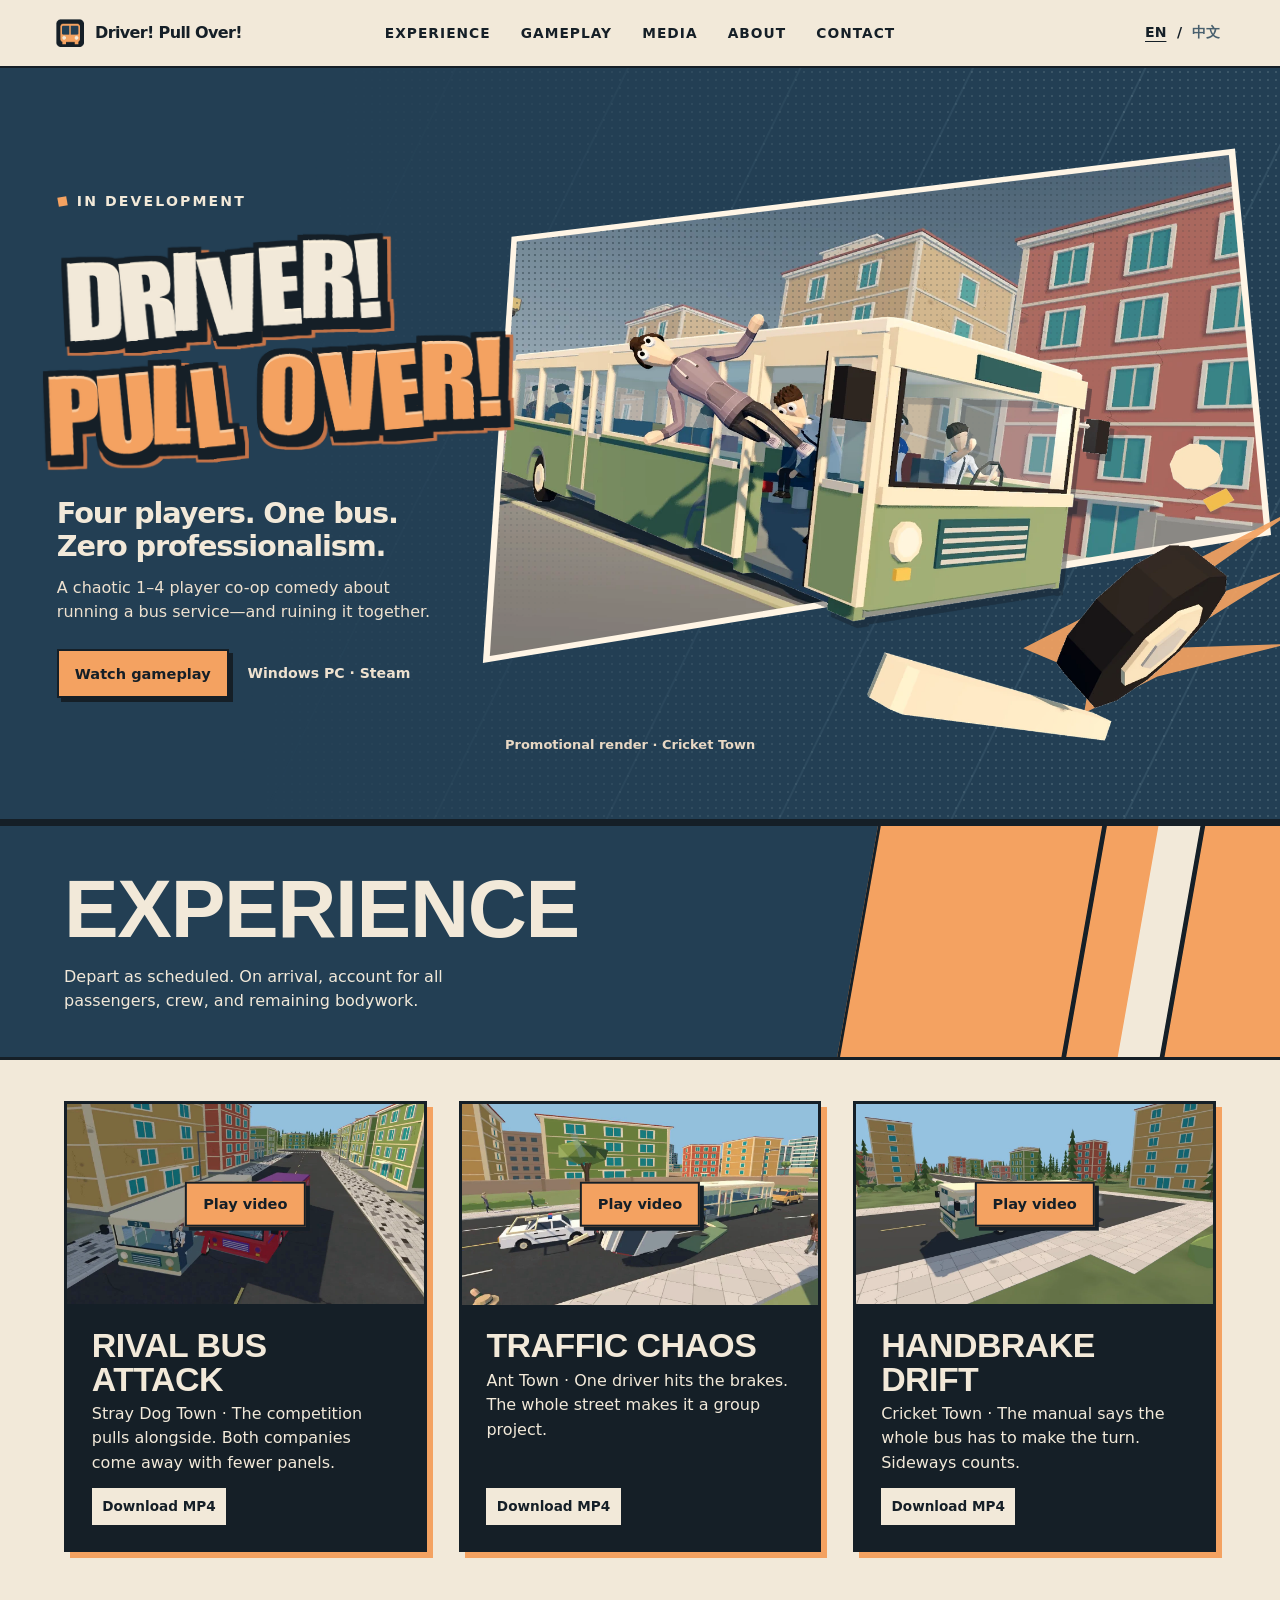
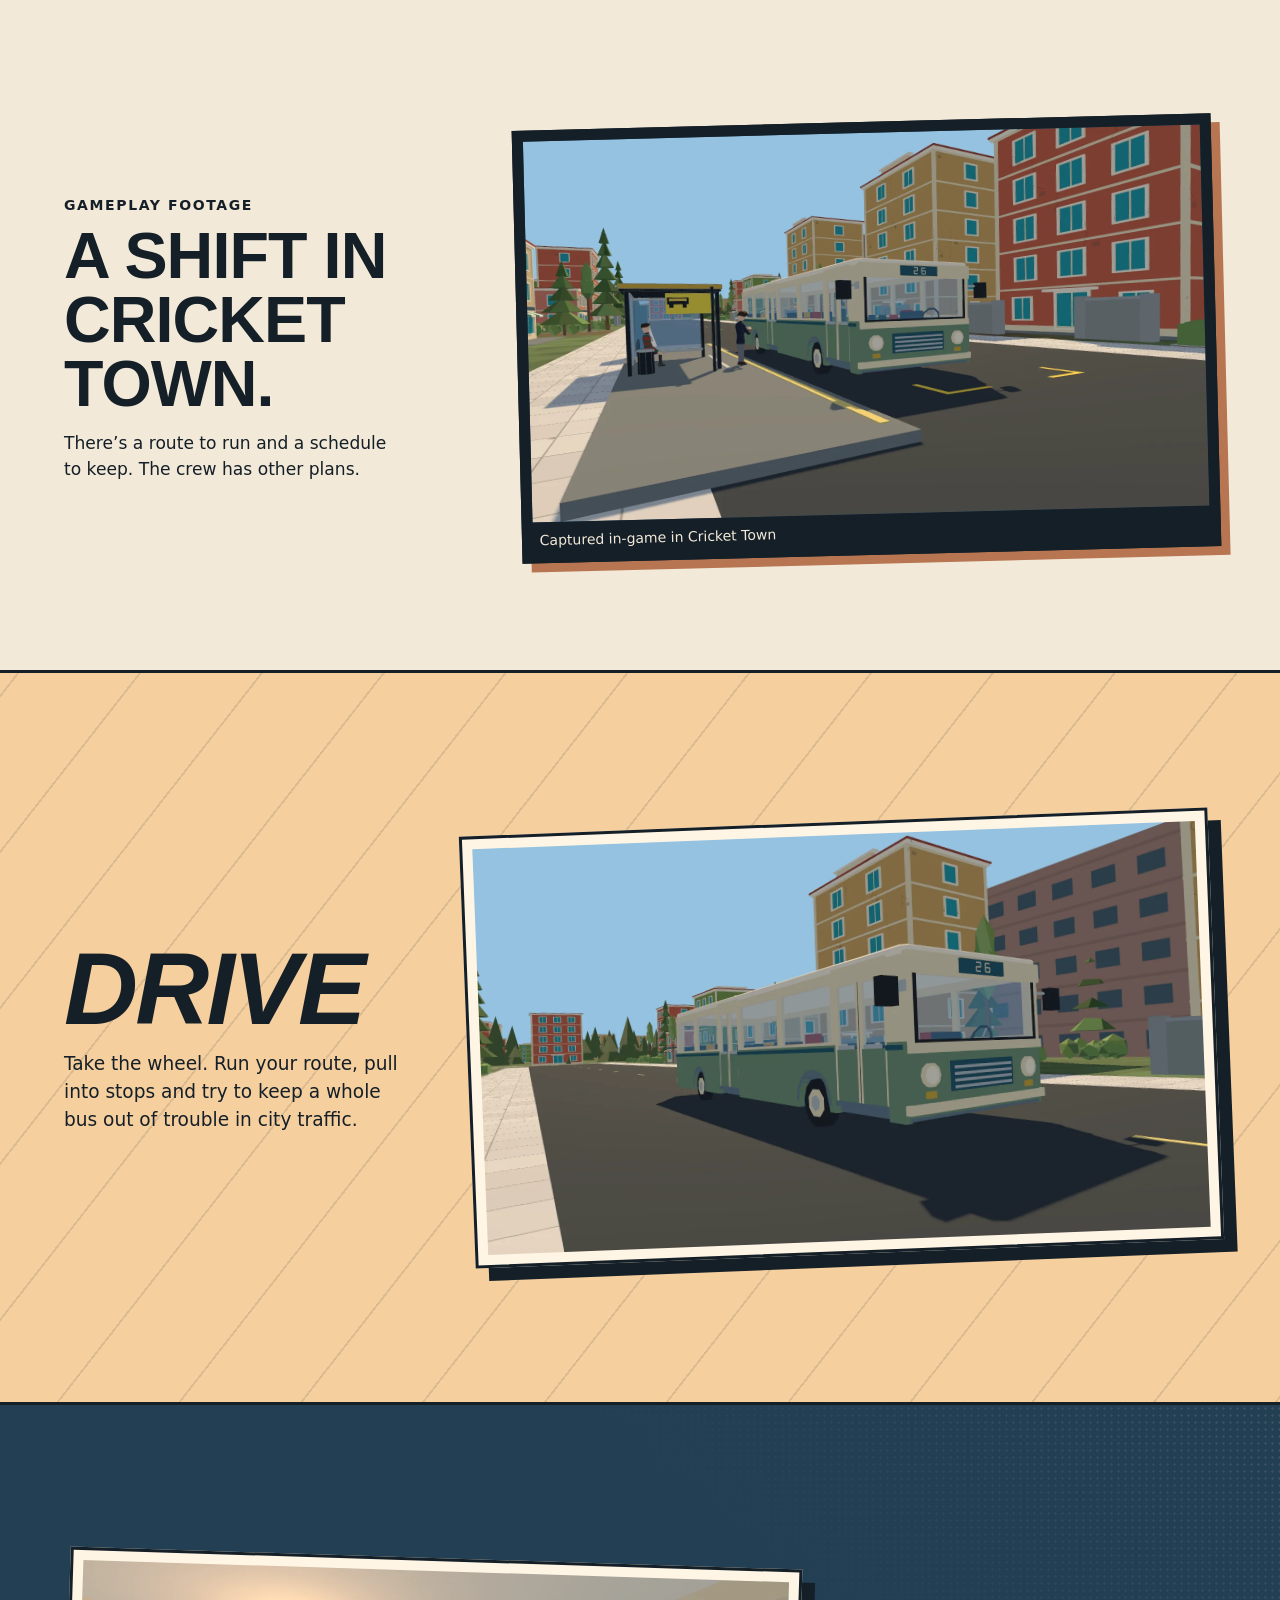
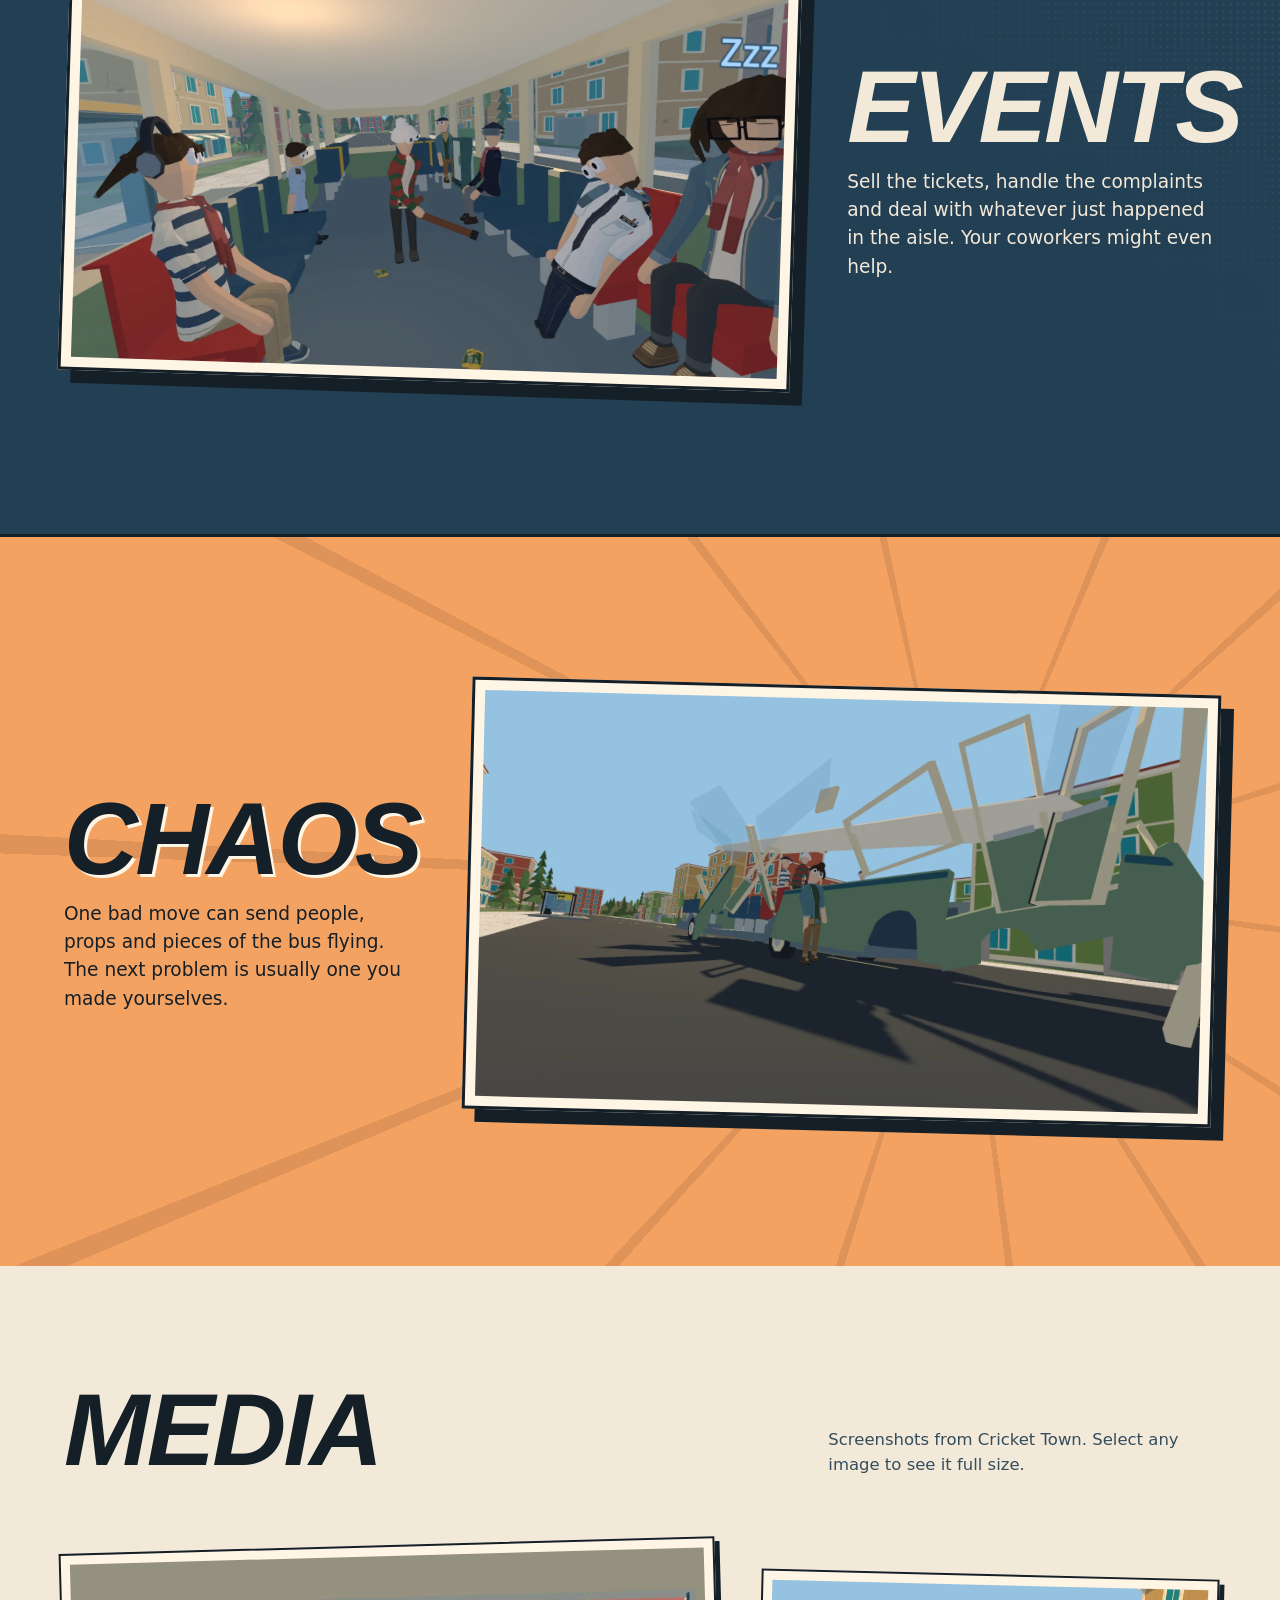
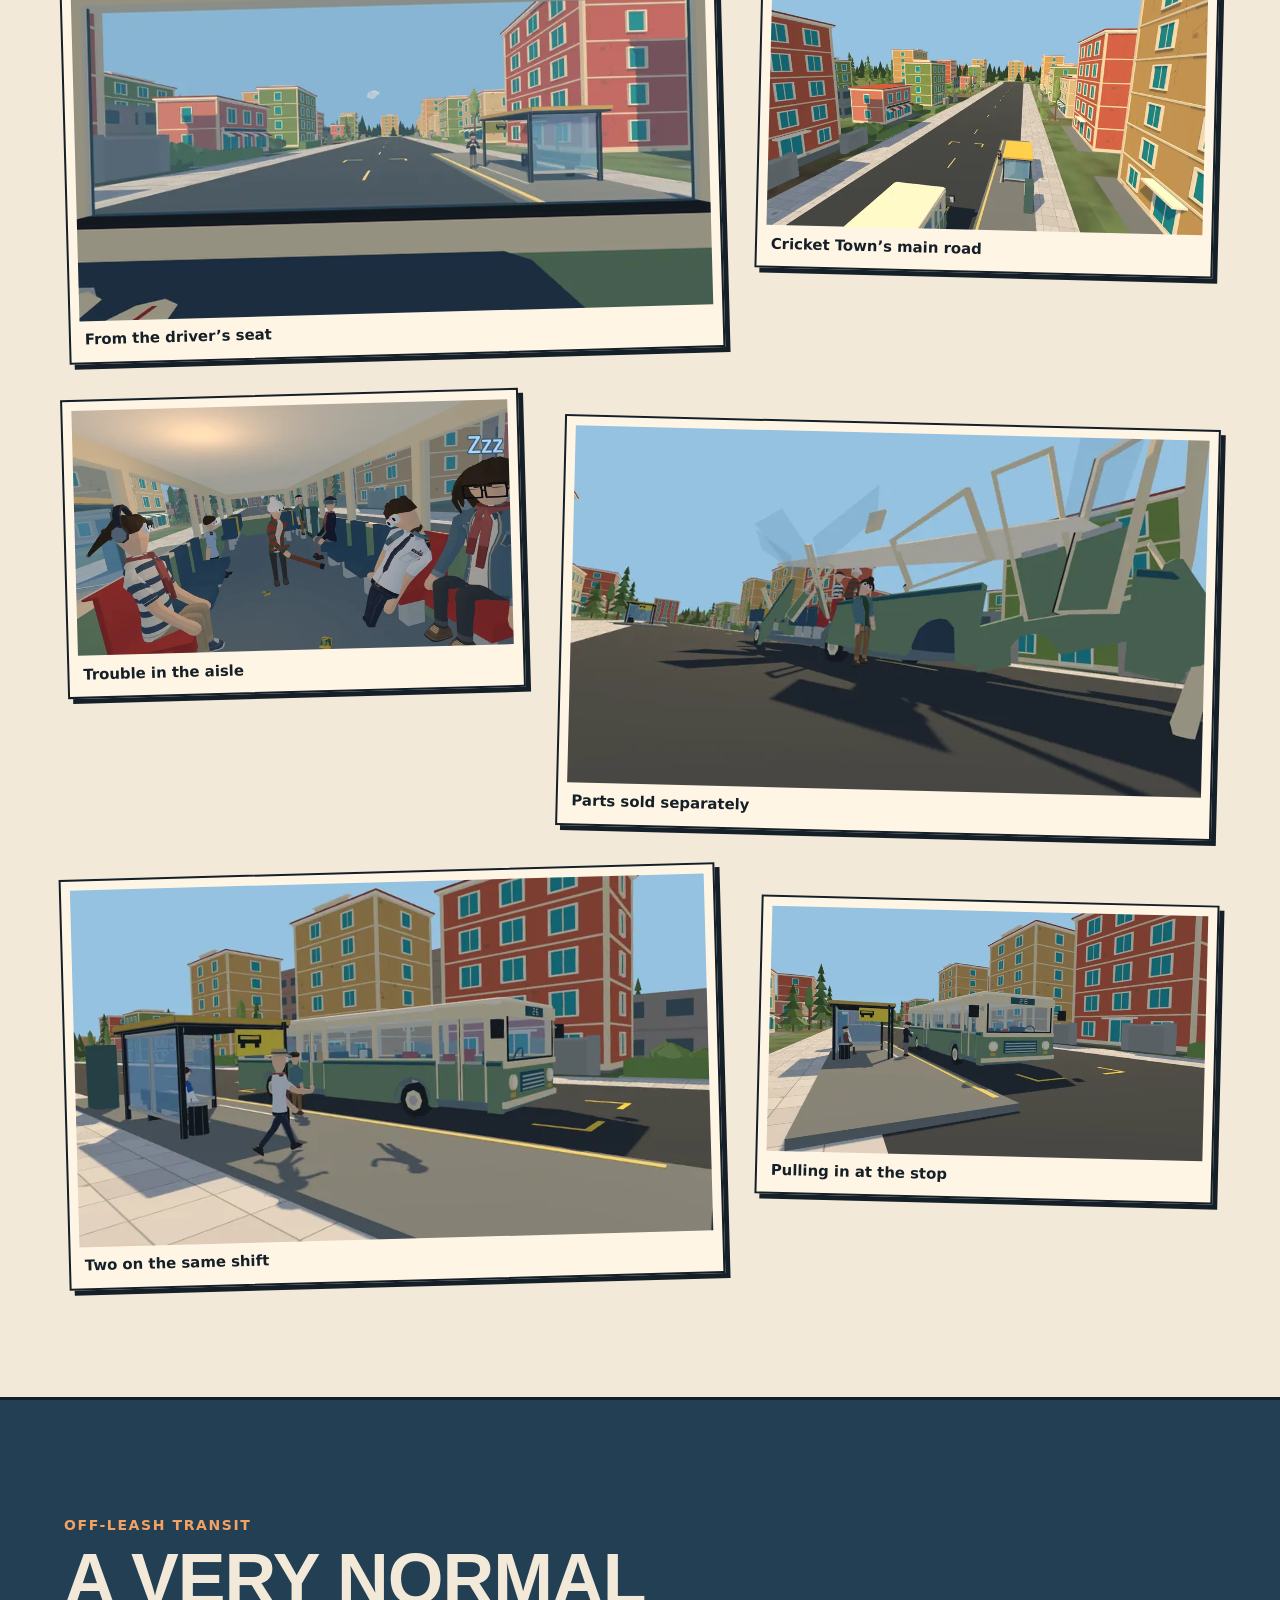
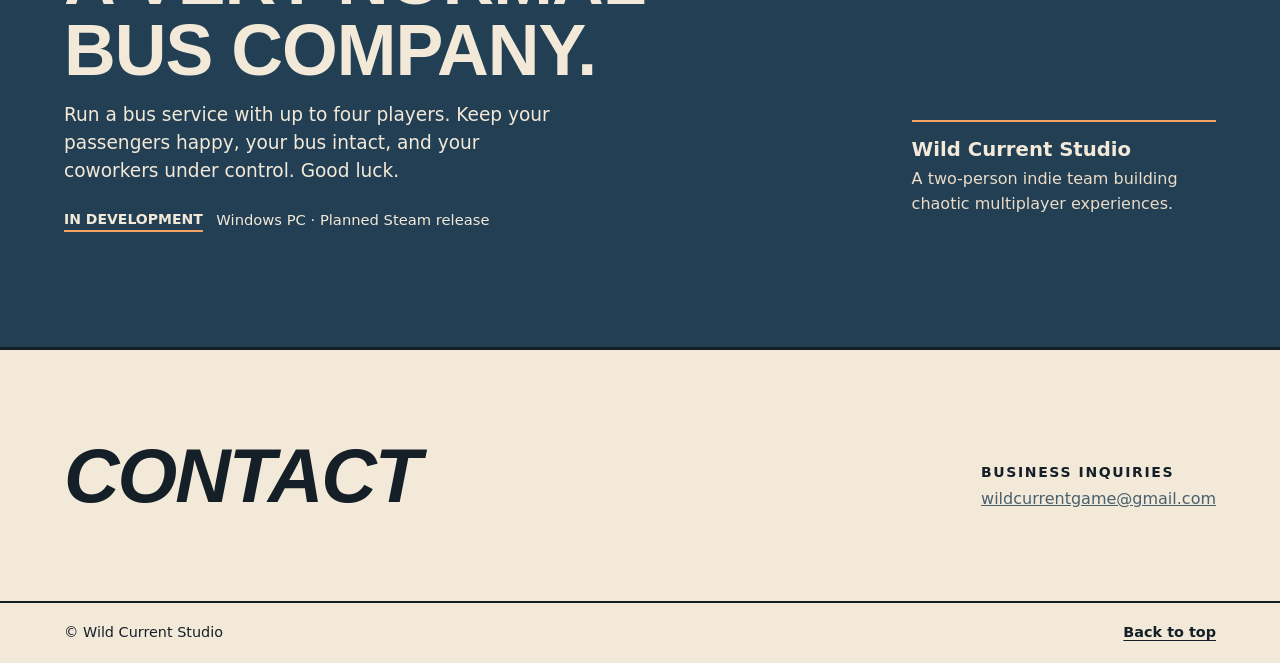
==== index.html @ faae6c70 "Publish Wild Current Studio game website files" ====
<!doctype html>
<html lang="en">
<head>
  <meta charset="utf-8">
  <meta name="viewport" content="width=device-width, initial-scale=1">
  <meta name="description" content="Four players. One bus. Zero professionalism. A chaotic 1–4 player co-op bus comedy from Wild Current Studio.">
  <meta name="theme-color" content="#233F54">
  <title>Driver! Pull Over! — Wild Current Studio</title>
  <link rel="icon" href="./assets/favicon.png" type="image/png">
  <link rel="stylesheet" href="./style.css">
  <script src="./site.js" defer></script>
</head>
<body>
  <a class="skip-link" href="#main" data-t="skip">Skip to content</a>
  <header class="site-header">
    <div class="header-inner">
      <a class="home-link" href="#main">
        <img src="./assets/favicon.png" width="32" height="32" alt="">
        <span data-t="title">Driver! Pull Over!</span>
      </a>
      <nav class="site-nav" id="site-nav" data-label="navigation" aria-label="Main navigation">
        <a href="#experience" data-t="experience">Experience</a>
        <a href="#gameplay" data-t="gameplay">Gameplay</a>
        <a href="#media" data-t="media">Media</a>
        <a href="#about" data-t="about">About</a>
        <a href="#contact" data-t="contact">Contact</a>
      </nav>
      <div class="header-actions">
        <div class="language" role="group" aria-label="Language" data-label="language">
          <button type="button" data-language="en" lang="en" aria-pressed="true">EN</button>
          <span aria-hidden="true">/</span>
          <button type="button" data-language="zh" lang="zh-CN" aria-pressed="false">中文</button>
        </div>
        <button class="menu-toggle" type="button" aria-controls="site-nav" aria-expanded="false" data-label="menu" aria-label="Menu">
          <span></span><span></span><span></span>
        </button>
      </div>
    </div>
  </header>

  <main id="main" tabindex="-1">
    <section class="hero" aria-labelledby="game-title">
      <div class="hero-inner">
        <div class="hero-copy">
          <p class="status"><span data-t="development">In development</span></p>
          <h1 id="game-title">
            <span class="visually-hidden" data-t="title">Driver! Pull Over!</span>
            <img class="wordmark" src="./assets/wordmark-en.webp" width="1035" height="521" alt="" fetchpriority="high">
          </h1>
          <div class="hero-description">
            <p class="tagline" data-t="tagline">Four players. One bus. Zero professionalism.</p>
            <p class="hero-summary" data-t="summary">A chaotic 1–4 player co-op comedy about running a bus service—and ruining it together.</p>
            <div class="hero-actions">
              <a class="button button-orange" href="#experience" data-t="watch">Watch gameplay</a>
              <span class="platform" data-t="platform">Windows PC · Steam</span>
            </div>
          </div>
        </div>

        <figure class="hero-figure">
          <div class="hero-art" aria-hidden="true">
            <div class="comic-back">
              <div class="street-mask"><div class="art-layer art-street"></div></div>
            </div>
            <div class="graphic-burst"></div>
            <div class="art-layer art-bus"></div>
            <div class="art-layer art-debris"></div>
            <div class="hero-compact"></div>
          </div>
          <figcaption data-t="artCredit">Promotional render · Cricket Town</figcaption>
        </figure>
      </div>
    </section>

    <section class="experience" id="experience" aria-labelledby="experience-title">
      <div class="reel-masthead">
        <div class="content-width">
          <h2 id="experience-title" data-t="experience">Experience</h2>
          <p data-t="experienceIntro">Depart as scheduled. On arrival, account for all passengers, crew, and remaining bodywork.</p>
        </div>
      </div>

      <div class="reel-grid content-width">
        <article class="reel-panel reel-lead" id="rival-bus" aria-labelledby="rival-title">
          <figure>
            <div class="reel-player">
              <video controls playsinline preload="none" width="1280" height="720"
                aria-labelledby="rival-title" poster="./assets/rival-bus-poster.webp?v=2" src="./assets/rival-bus.mp4?v=2"></video>
              <button class="button button-orange reel-play" type="button" data-t="playVideo" aria-describedby="rival-title" hidden>Play video</button>
            </div>
            <figcaption>
              <div>
                <h3 id="rival-title" data-t="rivalVideo">Rival Bus Attack</h3>
                <p data-t="rivalVideoText">Stray Dog Town · The competition pulls alongside. Both companies come away with fewer panels.</p>
              </div>
              <a class="reel-download" href="./assets/rival-bus.mp4?v=2" download data-t="downloadVideo" aria-describedby="rival-title">Download MP4</a>
            </figcaption>
          </figure>
        </article>
        <article class="reel-panel" id="traffic" aria-labelledby="traffic-title">
          <figure>
            <div class="reel-player">
              <video controls playsinline preload="none" width="1280" height="720"
                aria-labelledby="traffic-title" poster="./assets/traffic-chaos-poster.webp?v=2" src="./assets/traffic-chaos.mp4?v=2"></video>
              <button class="button button-orange reel-play" type="button" data-t="playVideo" aria-describedby="traffic-title" hidden>Play video</button>
            </div>
            <figcaption>
              <div>
                <h3 id="traffic-title" data-t="trafficVideo">Traffic Chaos</h3>
                <p data-t="trafficVideoText">Ant Town · One driver hits the brakes. The whole street makes it a group project.</p>
              </div>
              <a class="reel-download" href="./assets/traffic-chaos.mp4?v=2" download data-t="downloadVideo" aria-describedby="traffic-title">Download MP4</a>
            </figcaption>
          </figure>
        </article>
        <article class="reel-panel" id="bus-drift" aria-labelledby="drift-title">
          <figure>
            <div class="reel-player">
              <video controls playsinline preload="none" width="1280" height="720"
                aria-labelledby="drift-title" poster="./assets/bus-drift-poster.webp" src="./assets/bus-drift.mp4"></video>
              <button class="button button-orange reel-play" type="button" data-t="playVideo" aria-describedby="drift-title" hidden>Play video</button>
            </div>
            <figcaption>
              <div>
                <h3 id="drift-title" data-t="driftVideo">Handbrake Drift</h3>
                <p data-t="driftVideoText">Cricket Town · The manual says the whole bus has to make the turn. Sideways counts.</p>
              </div>
              <a class="reel-download" href="./assets/bus-drift.mp4" download data-t="downloadVideo" aria-describedby="drift-title">Download MP4</a>
            </figcaption>
          </figure>
        </article>
      </div>
    </section>

    <section class="gameplay" id="gameplay" aria-labelledby="footage-title">
      <div class="spotlight content-width">
        <div class="spotlight-heading reveal">
          <p class="context-label" data-t="gameplayClip">Gameplay footage</p>
          <h2 id="footage-title" data-t="footageTitle">A shift in<br>Cricket Town.</h2>
          <p data-t="footageText">There’s a route to run and a schedule to keep. The crew has other plans.</p>
        </div>
        <figure class="spotlight-frame reveal">
          <div class="footage" data-clip="./assets/cricket-preview.mp4">
            <img src="./assets/stop.webp" width="1600" height="900" loading="lazy" decoding="async"
              alt="A green and cream bus pulled up at a stop on Cricket Town’s main road." data-alt="stopAlt">
            <video muted playsinline loop preload="none" aria-label="A short in-game clip from Cricket Town" data-label="clipLabel"></video>
            <button class="clip-toggle" type="button" data-t="playClip" hidden>Play clip</button>
          </div>
          <figcaption data-t="footageCaption">Captured in-game in Cricket Town</figcaption>
        </figure>
      </div>

      <article class="feature feature-drive" aria-labelledby="drive-title">
        <div class="feature-inner content-width">
          <div class="feature-copy reveal">
            <h2 id="drive-title" data-t="drive">Drive</h2>
            <p data-t="driveText">Take the wheel. Run your route, pull into stops and try to keep a whole bus out of trouble in city traffic.</p>
          </div>
          <figure class="feature-image reveal">
            <img src="./assets/drive.webp" width="1600" height="900" loading="lazy" decoding="async"
              data-alt="driveAlt" alt="The old city bus drives down a street past the buildings in Cricket Town.">
          </figure>
        </div>
      </article>

      <article class="feature feature-survive" aria-labelledby="survive-title">
        <div class="feature-inner content-width">
          <div class="feature-copy reveal">
            <h2 id="survive-title" data-t="survive">Events</h2>
            <p data-t="surviveText">Sell the tickets, handle the complaints and deal with whatever just happened in the aisle. Your coworkers might even help.</p>
          </div>
          <figure class="feature-image reveal">
            <img src="./assets/survive.webp" width="1600" height="900" loading="lazy" decoding="async"
              data-alt="surviveAlt" alt="Grandma swings her cane in the aisle as two crew members reel.">
          </figure>
        </div>
      </article>

      <article class="feature feature-chaos" aria-labelledby="chaos-title">
        <div class="feature-inner content-width">
          <div class="feature-copy reveal">
            <h2 id="chaos-title" data-t="chaos">Chaos</h2>
            <p data-t="chaosText">One bad move can send people, props and pieces of the bus flying. The next problem is usually one you made yourselves.</p>
          </div>
          <figure class="feature-image reveal">
            <img src="./assets/chaos.webp" width="1600" height="900" loading="lazy" decoding="async"
              data-alt="chaosAlt" alt="Window frames and body panels fly across Cricket Town’s main road as the bus breaks apart.">
          </figure>
        </div>
      </article>
    </section>

    <section class="media content-width" id="media" aria-labelledby="media-title">
      <div class="section-heading reveal">
        <h2 id="media-title" data-t="media">Media</h2>
        <p data-t="galleryIntro">Screenshots from Cricket Town. Select any image to see it full size.</p>
      </div>
      <div class="gallery">
        <a class="gallery-photo reveal" href="./assets/dashboard.webp" data-gallery="photoDashboard">
          <img src="./assets/dashboard-small.webp" width="800" height="450" loading="lazy" decoding="async" alt="">
          <span data-t="photoDashboard">From the driver’s seat</span>
        </a>
        <a class="gallery-photo reveal" href="./assets/cricket-town.webp" data-gallery="photoTown">
          <img src="./assets/cricket-town-small.webp" width="800" height="450" loading="lazy" decoding="async" alt="">
          <span data-t="photoTown">Cricket Town’s main road</span>
        </a>
        <a class="gallery-photo reveal" href="./assets/survive.webp" data-gallery="photoSurvive">
          <img src="./assets/survive-small.webp" width="800" height="450" loading="lazy" decoding="async" alt="">
          <span data-t="photoSurvive">Trouble in the aisle</span>
        </a>
        <a class="gallery-photo reveal" href="./assets/chaos.webp" data-gallery="photoChaos">
          <img src="./assets/chaos-small.webp" width="800" height="450" loading="lazy" decoding="async" alt="">
          <span data-t="photoChaos">Parts sold separately</span>
        </a>
        <a class="gallery-photo reveal" href="./assets/coop.webp" data-gallery="photoCoop">
          <img src="./assets/coop-small.webp" width="800" height="450" loading="lazy" decoding="async" alt="">
          <span data-t="photoCoop">Two on the same shift</span>
        </a>
        <a class="gallery-photo reveal" href="./assets/stop.webp" data-gallery="photoStop">
          <img src="./assets/stop-small.webp" width="800" height="450" loading="lazy" decoding="async" alt="">
          <span data-t="photoStop">Pulling in at the stop</span>
        </a>
      </div>
    </section>

    <section class="about" id="about" aria-labelledby="about-title">
      <div class="about-inner content-width">
        <div class="about-game reveal">
          <p class="context-label">Off-Leash Transit</p>
          <h2 id="about-title" data-t="aboutTitle">A very normal<br>bus company.</h2>
          <p data-t="aboutGame">Run a bus service with up to four players. Keep your passengers happy, your bus intact, and your coworkers under control. Good luck.</p>
          <p class="release-note"><strong data-t="development">In development</strong><span data-t="planned">Windows PC · Planned Steam release</span></p>
        </div>
        <div class="about-studio reveal">
          <h3>Wild Current Studio</h3>
          <p data-t="studio">A two-person indie team building chaotic multiplayer experiences.</p>
        </div>
      </div>
    </section>

    <section class="contact content-width" id="contact" aria-labelledby="contact-title">
      <h2 id="contact-title" data-t="contact">Contact</h2>
      <div>
        <p class="context-label" data-t="business">Business inquiries</p>
        <a class="contact-placeholder" href="mailto:wildcurrentgame@gmail.com">wildcurrentgame@gmail.com</a>
      </div>
    </section>
  </main>

  <footer class="site-footer">
    <div class="content-width">
      <span>© Wild Current Studio</span>
      <a href="#main" data-t="backTop">Back to top</a>
    </div>
  </footer>

  <dialog class="lightbox" aria-labelledby="lightbox-caption">
    <button class="lightbox-close" type="button" data-label="closeImage" aria-label="Close image"><span aria-hidden="true">×</span></button>
    <figure>
      <img alt="">
      <figcaption id="lightbox-caption"></figcaption>
    </figure>
  </dialog>
</body>
</html>
---- style.css ----
:root {
  color-scheme: light;
  --navy: #233f54;
  --orange: #f4a261;
  --paper: #f2e9d9;
  --ink: #151f27;
  --paper-lite: #fff5e5;
  --muted: #49606e;
  --head: 4.25rem;
  --copy: ui-sans-serif, system-ui, "Segoe UI", "Microsoft YaHei UI", sans-serif;
  --display: Impact, "Arial Narrow", "Arial Black", "Microsoft YaHei UI", sans-serif;
}

*, *::before, *::after { box-sizing: border-box; }
html { scroll-behavior: smooth; scroll-padding-top: calc(var(--head) + 1rem); }
body {
  margin: 0;
  padding-top: var(--head);
  color: var(--ink);
  background: var(--paper);
  font: 1rem/1.52 var(--copy);
}
body:has(.lightbox[open]) { overflow: hidden; }
img, video { display: block; max-width: 100%; }
figure, h1, h2, h3, p { margin: 0; }
a { color: inherit; }
button { font: inherit; cursor: pointer; }
[hidden] { display: none !important; }
:focus-visible { outline: 3px solid currentColor; outline-offset: 5px; }
#main:focus { outline: none; }

.visually-hidden, .skip-link:not(:focus) {
  position: absolute;
  width: 1px;
  height: 1px;
  overflow: hidden;
  clip-path: inset(50%);
  white-space: nowrap;
}
.skip-link:focus {
  position: fixed;
  inset: .5rem auto auto .5rem;
  z-index: 30;
  padding: .65rem 1rem;
  background: var(--paper-lite);
}
.content-width { width: min(86rem, calc(100% - 2 * clamp(1.25rem, 5vw, 5rem))); margin-inline: auto; }

.site-header {
  position: fixed;
  z-index: 9;
  inset: 0 0 auto;
  height: var(--head);
  background: var(--paper);
  border-bottom: 2px solid var(--ink);
  transition: transform .23s ease;
}
.site-header.is-away:not(:focus-within) { transform: translateY(-110%); }
.header-inner {
  display: grid;
  grid-template-columns: minmax(12rem, 1fr) auto minmax(8rem, 1fr);
  align-items: center;
  gap: clamp(.9rem, 2vw, 2rem);
  width: min(91rem, calc(100% - 2 * clamp(1.15rem, 4.2vw, 4rem)));
  height: 100%;
  margin-inline: auto;
}
.home-link {
  display: inline-flex;
  align-items: center;
  gap: .58rem;
  justify-self: start;
  font-weight: 900;
  letter-spacing: -.04em;
  text-decoration: none;
  white-space: nowrap;
}
.home-link img { flex: none; }
.site-nav, .header-actions, .language { display: flex; align-items: center; }
.site-nav { gap: clamp(1rem, 2.35vw, 2.8rem); }
.site-nav a {
  padding-block: .7rem;
  font-size: .86rem;
  font-weight: 850;
  letter-spacing: .075em;
  text-decoration: none;
  text-transform: uppercase;
}
.site-nav a:hover, .site-nav a[aria-current], .site-footer a:hover { text-decoration: underline; text-underline-offset: .3em; }
.header-actions { justify-content: end; gap: .52rem; }
.language { gap: .25rem; font-size: .88rem; font-weight: 750; }
.language button {
  min-height: 2.4rem;
  min-width: 2.15rem;
  padding: .2rem .38rem;
  border: 0;
  border-radius: 0;
  color: var(--muted);
  background: transparent;
}
.language button[aria-pressed="true"] { color: var(--ink); text-decoration: underline; text-underline-offset: .25em; }
.menu-toggle { display: none; }

.hero {
  position: relative;
  isolation: isolate;
  overflow: clip;
  border-bottom: 4px solid var(--ink);
  color: var(--paper);
  background: var(--navy);
}
.hero::before {
  position: absolute;
  z-index: -1;
  inset: 0;
  pointer-events: none;
  background:
    repeating-linear-gradient(116deg, transparent 0 98px, #9fc4d51c 99px 100px, transparent 101px 155px),
    radial-gradient(circle at center, #cce0dd27 .8px, transparent 1.35px) 0 0 / 8px 8px;
  mask-image: linear-gradient(97deg, transparent 23%, #000 83%);
  content: "";
}
.hero-inner {
  position: relative;
  display: grid;
  grid-template-columns: .79fr 1.21fr;
  align-items: center;
  width: min(92rem, calc(100% - 2 * clamp(1.25rem, 4vw, 4.3rem)));
  min-height: clamp(39rem, 81svh, 57rem);
  margin-inline: auto;
  padding-block: clamp(2.3rem, 5vw, 4.7rem);
}
.hero-copy { z-index: 2; min-width: 0; }
.status {
  display: inline-flex;
  align-items: center;
  gap: .65rem;
  margin: 0 0 1.25rem .4rem;
  color: var(--paper);
  font-size: .88rem;
  font-weight: 800;
  letter-spacing: .15em;
  text-transform: uppercase;
}
.status::before { width: .55rem; aspect-ratio: 1; background: var(--orange); content: ""; rotate: -10deg; }
.hero h1 { margin: 0 0 1.65rem -.55rem; }
.wordmark { width: 100%; height: auto; }
html[lang="zh-CN"] .wordmark { width: min(91%, 32rem); }
.hero-description { position: relative; margin-left: .35rem; }
.tagline {
  max-width: 27ch;
  font-size: clamp(1.43rem, 2.25vw, 2.1rem);
  font-weight: 900;
  line-height: 1.14;
  letter-spacing: -.04em;
  text-wrap: balance;
}
.hero-summary { max-width: 39ch; margin-top: .82rem; color: #eee1cf; font-size: clamp(1rem, 1.2vw, 1.15rem); }
.hero-actions { display: flex; align-items: center; flex-wrap: wrap; gap: .95rem 1.18rem; margin-top: 1.55rem; }
.button {
  display: inline-flex;
  align-items: center;
  justify-content: center;
  min-height: 3.05rem;
  padding: .58rem 1rem;
  border: 2px solid var(--ink);
  background: var(--paper);
  color: var(--ink);
  box-shadow: 4px 4px var(--ink);
  font-size: .91rem;
  font-weight: 850;
  text-decoration: none;
}
.button:hover { translate: -1px -1px; box-shadow: 5px 5px var(--ink); }
.button-orange { background: var(--orange); }
.button-orange:focus-visible { outline-color: var(--paper); }
.platform { font-weight: 700; font-size: .88rem; color: #eee1cf; }

.hero-figure { min-width: 0; width: 115%; margin-left: -7%; }
.hero-art { position: relative; aspect-ratio: 1.25; isolation: isolate; --mx: 0px; --my: 0px; }
.comic-back, .art-layer, .hero-compact, .street-mask { position: absolute; inset: 0; }
.art-layer { background-repeat: no-repeat; background-size: 100% 100%; }
.comic-back {
  background: var(--paper-lite);
  clip-path: polygon(5.5% 16%, 93.8% 2.5%, 98.2% 61.5%, 2% 81%);
}
.street-mask { clip-path: polygon(6.15% 16.7%, 93.05% 3.5%, 97.35% 60.55%, 2.85% 79.95%); }
.street-mask::after {
  position: absolute;
  inset: 0;
  background: radial-gradient(circle, #17283084 .75px, transparent 1.3px) 0 0 / 6px 6px;
  mask-image: linear-gradient(158deg, #000, #0000 52%, #0000 80%, #000);
  pointer-events: none;
  content: "";
}
.art-street { transform: translate(calc(var(--mx) * .21), calc(var(--my) * .21)) scale(1.02); }
.art-bus {
  transform: translate(calc(var(--mx) * .53), calc(var(--my) * .53));
  filter: drop-shadow(4px 7px 0 #151f2766);
}
.art-debris { transform: translate(var(--mx), var(--my)); }
.graphic-burst {
  position: absolute;
  z-index: 0;
  right: -1.5%;
  top: 56%;
  width: 39%;
  height: 33%;
  background: var(--orange);
  opacity: .92;
  clip-path: polygon(14% 69%, 100% 4%, 49% 57%, 96% 33%, 57% 69%, 97% 67%, 56% 82%, 33% 99%, 35% 82%);
  transform: translate(calc(var(--mx) * .4), calc(var(--my) * .4));
}
.hero-compact { display: none; }
.hero-figure figcaption {
  position: relative;
  width: fit-content;
  margin: -6.4% 0 0 4.7%;
  color: #e8d8c4;
  font-size: .813rem;
  font-weight: 650;
}
@media (min-width: 761px) {
  .art-street { background-image: url("./assets/hero-street.webp"); }
  .art-bus { background-image: url("./assets/hero-bus.webp"); }
  .art-debris { background-image: url("./assets/hero-debris.webp"); }
}

.spotlight {
  display: grid;
  grid-template-columns: minmax(14rem, .7fr) minmax(0, 1.3fr);
  gap: clamp(2.25rem, 6vw, 6rem);
  align-items: center;
  padding-block: clamp(4.3rem, 9vw, 8.6rem);
}
.context-label {
  font-size: .875rem;
  font-weight: 850;
  letter-spacing: .115em;
  text-transform: uppercase;
}
.spotlight h2, .about h2 {
  margin-block: .5rem .9rem;
  font-family: var(--display);
  font-size: clamp(3.05rem, 5.05vw, 5.35rem);
  line-height: .99;
  letter-spacing: -.014em;
  text-transform: uppercase;
  white-space: pre-line;
}
.spotlight-heading > p:not(.context-label) { max-width: 31ch; font-size: 1.07rem; }
.spotlight-frame {
  min-width: 0;
  padding: 9px 9px 0;
  background: var(--ink);
  border: 2px solid var(--ink);
  box-shadow: 9px 9px #b77651;
  rotate: -1.45deg;
}
.footage { position: relative; aspect-ratio: 16 / 9; overflow: hidden; background: var(--navy); }
.footage img, .footage video { width: 100%; height: 100%; object-fit: contain; }
.footage video { position: absolute; inset: 0; opacity: 0; pointer-events: none; transition: opacity .2s linear; }
.footage.has-video video { opacity: 1; }
.clip-toggle {
  position: absolute;
  inset: auto .7rem .7rem auto;
  min-height: 2.65rem;
  padding: .28rem .75rem;
  border: 2px solid var(--ink);
  background: var(--paper);
  color: var(--ink);
  font-size: .875rem;
  font-weight: 800;
  box-shadow: 3px 3px var(--ink);
}
.clip-toggle:focus-visible { outline-color: var(--paper); }
.spotlight-frame figcaption { padding: .52rem .42rem .62rem; color: var(--paper); font-size: .875rem; }

.feature { position: relative; overflow: clip; isolation: isolate; border-block-start: 3px solid var(--ink); }
.feature-inner {
  position: relative;
  display: grid;
  grid-template-columns: .64fr 1.36fr;
  align-items: center;
  gap: clamp(2rem, 4vw, 4.8rem);
  min-height: min(81svh, 51rem);
  padding-block: clamp(4.4rem, 9vw, 8.5rem);
}
.feature::before {
  position: absolute;
  inset: -25%;
  z-index: -1;
  background: repeating-linear-gradient(128deg, transparent 0 5.6rem, #151f271d 5.6rem 5.72rem, transparent 5.72rem 6rem);
  content: "";
}
.feature-drive { background: #f6cf9f; }
.feature-survive { color: var(--paper); background: var(--navy); }
.feature-survive::before { background: radial-gradient(circle, #eee1cf32 1px, transparent 1.3px) 0 0 / 7px 7px; mask-image: linear-gradient(40deg, transparent 60%, black); }
.feature-chaos { background: var(--orange); }
.feature-chaos::before { inset: 0; background: repeating-conic-gradient(from 9deg at 75% 48%, transparent 0 13deg, #51301c22 13deg 14.15deg, transparent 14.15deg 25deg); }
.feature-copy { z-index: 1; min-width: 0; }
.feature h2, .section-heading h2, .contact h2 {
  width: fit-content;
  margin-bottom: .84rem;
  font-family: var(--display);
  font-size: clamp(4.1rem, 8vw, 8.5rem);
  line-height: .93;
  font-style: italic;
  font-weight: 850;
  letter-spacing: -.026em;
  text-transform: uppercase;
}
.feature p { max-width: 31ch; font-size: clamp(1.02rem, 1.45vw, 1.25rem); }
.feature-image {
  min-width: 0;
  padding: clamp(5px, 1vw, 10px);
  border: 3px solid var(--ink);
  background: var(--paper-lite);
  box-shadow: clamp(5px, 1.2vw, 13px) clamp(5px, 1.2vw, 13px) var(--ink);
  rotate: -2.25deg;
}
.feature-image img, .gallery-photo img { width: 100%; height: auto; background: var(--navy); }
.feature-survive .feature-inner { grid-template-columns: 1.33fr .67fr; }
.feature-survive .feature-copy { grid-column: 2; grid-row: 1; }
.feature-survive .feature-image { grid-column: 1; grid-row: 1; rotate: 1.8deg; }
.feature-chaos .feature-image { rotate: 1.45deg; }
.feature-chaos h2 { color: var(--ink); text-shadow: 3px 3px var(--paper-lite); }
html[lang="zh-CN"] .feature h2 { font-size: clamp(3.85rem, 7.3vw, 7.65rem); letter-spacing: -.08em; }

.media { padding-block: clamp(4.7rem, 9vw, 9rem); }
.section-heading {
  display: flex;
  align-items: end;
  justify-content: space-between;
  gap: 1rem 2rem;
  margin-bottom: clamp(2rem, 5.3vw, 4.7rem);
}
.section-heading h2 { margin: 0; }
.section-heading p { max-width: 37ch; color: #344d5d; font-size: 1.03rem; }
.gallery { display: grid; grid-template-columns: repeat(12, minmax(0, 1fr)); align-items: start; gap: clamp(1.4rem, 3vw, 3rem); }
.gallery-photo {
  --angle: -1.55deg;
  display: block;
  grid-column: span 7;
  min-width: 0;
  padding: clamp(5px, .75vw, 9px);
  border: 2px solid var(--ink);
  background: var(--paper-lite);
  box-shadow: 5px 5px var(--ink);
  rotate: var(--angle);
  color: var(--ink);
  text-decoration: none;
}
.gallery-photo:is(:nth-child(2), :nth-child(3), :nth-child(6)) { grid-column: span 5; }
.gallery-photo:nth-child(even) { --angle: 1.4deg; margin-top: 1.8rem; }
.gallery-photo span { display: block; padding: .48rem .3rem .1rem; font-size: .93rem; font-weight: 790; }
.gallery-photo:hover span { text-decoration: underline; text-underline-offset: .2em; }

.about {
  background: var(--navy);
  color: var(--paper);
  border-block: 3px solid var(--ink);
}
.about-inner {
  display: grid;
  grid-template-columns: 1.42fr .58fr;
  gap: 2rem clamp(2rem, 8vw, 8rem);
  align-items: end;
  padding-block: clamp(4rem, 9vw, 8rem);
}
.about-game { max-width: 39.5rem; }
.about-game > p:not(.context-label) { max-width: 43ch; font-size: clamp(1.02rem, 1.45vw, 1.28rem); }
.about .context-label { color: var(--orange); }
.about h2 { font-size: clamp(3.1rem, 5.6vw, 6rem); }
.release-note {
  display: flex;
  align-items: center;
  flex-wrap: wrap;
  gap: .5rem .85rem;
  margin-top: 1.45rem;
}
.release-note strong { border-bottom: 2px solid var(--orange); font-size: .875rem; text-transform: uppercase; }
.release-note span { font-size: .92rem; }
.about-studio { max-width: 20rem; padding-block: 1rem; border-top: 2px solid var(--orange); }
.about-studio h3 { margin-bottom: .35rem; font-size: 1.23rem; line-height: 1.2; }
.about-studio p { color: #eadcc9; }
.contact {
  display: flex;
  align-items: end;
  justify-content: space-between;
  flex-wrap: wrap;
  gap: 1.5rem 2.5rem;
  padding-block: clamp(3.5rem, 7vw, 6rem);
}
.contact h2 { margin: 0; font-size: clamp(3.5rem, 6vw, 6.3rem); }
.contact .context-label { margin-bottom: .2rem; }
.contact-placeholder { color: var(--muted); }
.site-footer { border-top: 2px solid var(--ink); }
.site-footer .content-width { display: flex; justify-content: space-between; gap: 1rem; padding-block: 1.2rem; font-size: .9rem; }
.site-footer a { font-weight: 780; text-underline-offset: .23em; }

.reel-masthead {
  position: relative;
  isolation: isolate;
  overflow: hidden;
  background: var(--navy);
  color: var(--paper);
  border-block: 3px solid var(--ink);
}
.reel-masthead::after {
  content: "";
  position: absolute;
  z-index: -1;
  top: -30%;
  bottom: -36%;
  right: -5%;
  width: 39%;
  rotate: -10deg;
  transform: skewX(-20deg);
  border-inline: 3px solid var(--ink);
  background:
    linear-gradient(90deg, transparent 0 47%, var(--ink) 47% 48%, transparent 48% 59%, var(--paper) 59% 68%, var(--ink) 68% 69%, transparent 69%),
    var(--orange);
}
.reel-masthead .content-width { padding-block: clamp(1.9rem, 3.4vw, 3.4rem); }
.reel-masthead h2, .reel-panel h3 {
  font-family: var(--display);
  line-height: .98;
  letter-spacing: -.016em;
  text-transform: uppercase;
}
.reel-masthead h2 { max-width: 78%; font-size: clamp(2.95rem, 6.4vw, 6.7rem); }
.reel-masthead p { max-width: 44ch; margin-top: .95rem; }
.reel-grid {
  display: grid;
  grid-template-columns: repeat(3, minmax(0, 1fr));
  gap: clamp(1.3rem, 2.5vw, 2.6rem);
  padding-block: clamp(1.65rem, 3.2vw, 3.1rem) clamp(2.25rem, 4.25vw, 4.05rem);
}
.reel-panel figure {
  display: grid;
  grid-template-rows: auto 1fr;
  height: 100%;
  overflow: hidden;
  border: 3px solid var(--ink);
  background: var(--ink);
  box-shadow: 6px 6px var(--orange);
}
.reel-player { position: relative; }
.reel-play {
  position: absolute;
  inset: 50% auto auto 50%;
  transform: translate(-50%, -50%);
  white-space: nowrap;
  min-height: 2.75rem;
}
.reel-panel video {
  width: 100%;
  height: auto;
  aspect-ratio: 16 / 9;
  object-fit: contain;
  color: var(--paper);
  background: var(--navy);
}
.reel-panel figcaption {
  display: flex;
  flex-direction: column;
  justify-content: space-between;
  align-items: flex-start;
  gap: .8rem 1.3rem;
  padding: clamp(.85rem, 2vw, 1.55rem);
  color: var(--paper);
}
.reel-panel h3 { font-size: clamp(1.55rem, 2.65vw, 2.9rem); }
.reel-panel p { margin-top: .4rem; }
.reel-download {
  display: inline-flex;
  align-items: center;
  min-height: 2.3rem;
  padding-inline: .65rem;
  font-size: .85rem;
  font-weight: 780;
  background: var(--paper);
  color: var(--ink);
  text-decoration: none;
}
.reel-download:hover { background: var(--orange); }
.reel-download:focus-visible { outline-color: var(--paper); }

.lightbox {
  position: fixed;
  width: min(73rem, 94vw);
  height: fit-content;
  max-height: 95svh;
  margin: auto;
  padding: 3.25rem .9rem .7rem;
  border: 2px solid var(--paper);
  background: var(--ink);
  color: var(--paper);
}
.lightbox::backdrop { background: #101a22e8; }
.lightbox figure { margin: 0; }
.lightbox img { width: 100%; max-height: 75svh; object-fit: contain; }
.lightbox figcaption { padding-top: .55rem; text-align: center; font-size: 1rem; }
.lightbox-close {
  position: absolute;
  inset: .4rem .55rem auto auto;
  display: grid;
  place-items: center;
  width: 2.5rem;
  height: 2.5rem;
  padding: 0;
  border: 1px solid var(--paper);
  color: var(--paper);
  background: transparent;
  font-size: 1.8rem;
  line-height: 1;
}

.motion-ready .reveal { opacity: 0; transform: translateY(18px) scale(.987); transition: opacity .55s ease, transform .55s ease; }
.motion-ready .reveal.is-visible { opacity: 1; transform: none; }
html[lang="zh-CN"] .spotlight h2, html[lang="zh-CN"] .about h2 { line-height: 1.08; font-weight: 900; letter-spacing: -.055em; }

@media (max-width: 1050px) {
  .reel-grid { grid-template-columns: repeat(2, minmax(0, 1fr)); }
  .reel-lead { grid-column: 1 / -1; }
  .feature h2 { font-size: clamp(3.65rem, 8vw, 6.8rem); }
  .hero-inner { min-height: 40.5rem; }
  .status { margin-bottom: 1rem; }
  .hero-figure { width: 111%; }
}
@media (max-width: 760px) {
  :root { --head: 3.65rem; }
  .reel-grid { grid-template-columns: minmax(0, 1fr); }
  .reel-masthead::after { right: -28%; width: 48%; }
  .reel-masthead p { max-width: 30ch; }
  .header-inner { display: flex; gap: .5rem; justify-content: space-between; }
  .home-link { font-size: .95rem; }
  .home-link img { width: 27px; height: 27px; }
  .site-nav {
    position: absolute;
    inset: 100% 0 auto;
    display: none;
    align-items: stretch;
    flex-direction: column;
    gap: 0;
    padding: .25rem 1.25rem .7rem;
    background: var(--paper);
    border-bottom: 2px solid var(--ink);
  }
  .site-nav.is-open { display: flex; }
  .site-nav a { padding: .72rem .35rem; }
  .site-nav a + a { border-top: 1px solid #15212b35; }
  .menu-toggle {
    display: grid;
    align-content: center;
    gap: 3px;
    width: 2.65rem;
    height: 2.65rem;
    padding: .45rem;
    border: 2px solid var(--ink);
    background: none;
    color: var(--ink);
  }
  .menu-toggle span { height: 2px; background: currentColor; }
  .hero-inner { display: flex; flex-direction: column; width: calc(100% - 2.4rem); min-height: auto; padding-block: 2rem 2.8rem; }
  .hero-copy { display: contents; }
  .status { order: 0; margin: 0 0 .95rem; align-self: flex-start; }
  .hero h1 { order: 1; width: min(100%, 29rem); align-self: flex-start; margin: 0 0 -.15rem -.25rem; }
  html[lang="zh-CN"] .wordmark { width: min(86%, 23rem); }
  .hero-figure { order: 2; width: min(114%, 46rem); margin: -.65rem 0 -.12rem; }
  .hero-art { aspect-ratio: 760 / 560; }
  .hero-compact { display: block; background: url("./assets/hero-mobile.webp") center / contain no-repeat; }
  .comic-back, .art-layer, .graphic-burst { display: none; }
  .hero-figure figcaption { margin: -1.35rem 0 .85rem 1.15rem; font-size: .81rem; }
  .hero-description { order: 3; align-self: flex-start; margin: 0; }
  .tagline { max-width: 25ch; font-size: clamp(1.44rem, 5.3vw, 2.1rem); }
  .hero-actions { margin-top: 1.2rem; gap: .85rem 1.04rem; }
  .spotlight, .feature-inner, .feature-survive .feature-inner, .about-inner { grid-template-columns: minmax(0, 1fr); }
  .spotlight { padding-block: 3.8rem 4.1rem; }
  .spotlight-frame { rotate: -1deg; box-shadow: 5px 5px #b77651; }
  .feature-inner { min-height: min(78svh, 40rem); gap: 2.4rem; padding-block: 3.85rem 4.4rem; }
  .feature h2 { font-size: clamp(4rem, 14vw, 6rem); }
  html[lang="zh-CN"] .feature h2 { font-size: clamp(3.6rem, 13vw, 5.5rem); }
  .feature-survive .feature-copy, .feature-survive .feature-image { grid-column: auto; grid-row: auto; }
  .feature-image { rotate: -1.3deg; }
  .feature-survive .feature-image { rotate: 1.2deg; }
  .section-heading { flex-direction: column; align-items: flex-start; }
  .section-heading h2 { font-size: clamp(4rem, 14vw, 6rem); }
  .gallery { grid-template-columns: repeat(2, minmax(0, 1fr)); gap: 1.55rem; }
  .gallery-photo, .gallery-photo:is(:nth-child(2), :nth-child(3), :nth-child(6)) { grid-column: auto; margin: 0; }
  .about-inner { align-items: start; }
  .motion-ready .reveal { transform: translateY(8px); }
  .motion-ready .reveal.is-visible { transform: none; }
}
@media (max-width: 500px) {
  .gallery { grid-template-columns: minmax(0, 1fr); }
  .gallery-photo { --angle: -.8deg; }
  .gallery-photo:nth-child(even) { --angle: .85deg; }
}
@media (prefers-reduced-motion: reduce) {
  html { scroll-behavior: auto; }
  *, *::before, *::after { transition-duration: .001ms !important; animation-duration: .001ms !important; }
  .art-layer, .graphic-burst { transform: none; }
  .motion-ready .reveal { opacity: 1; transform: none; }
}
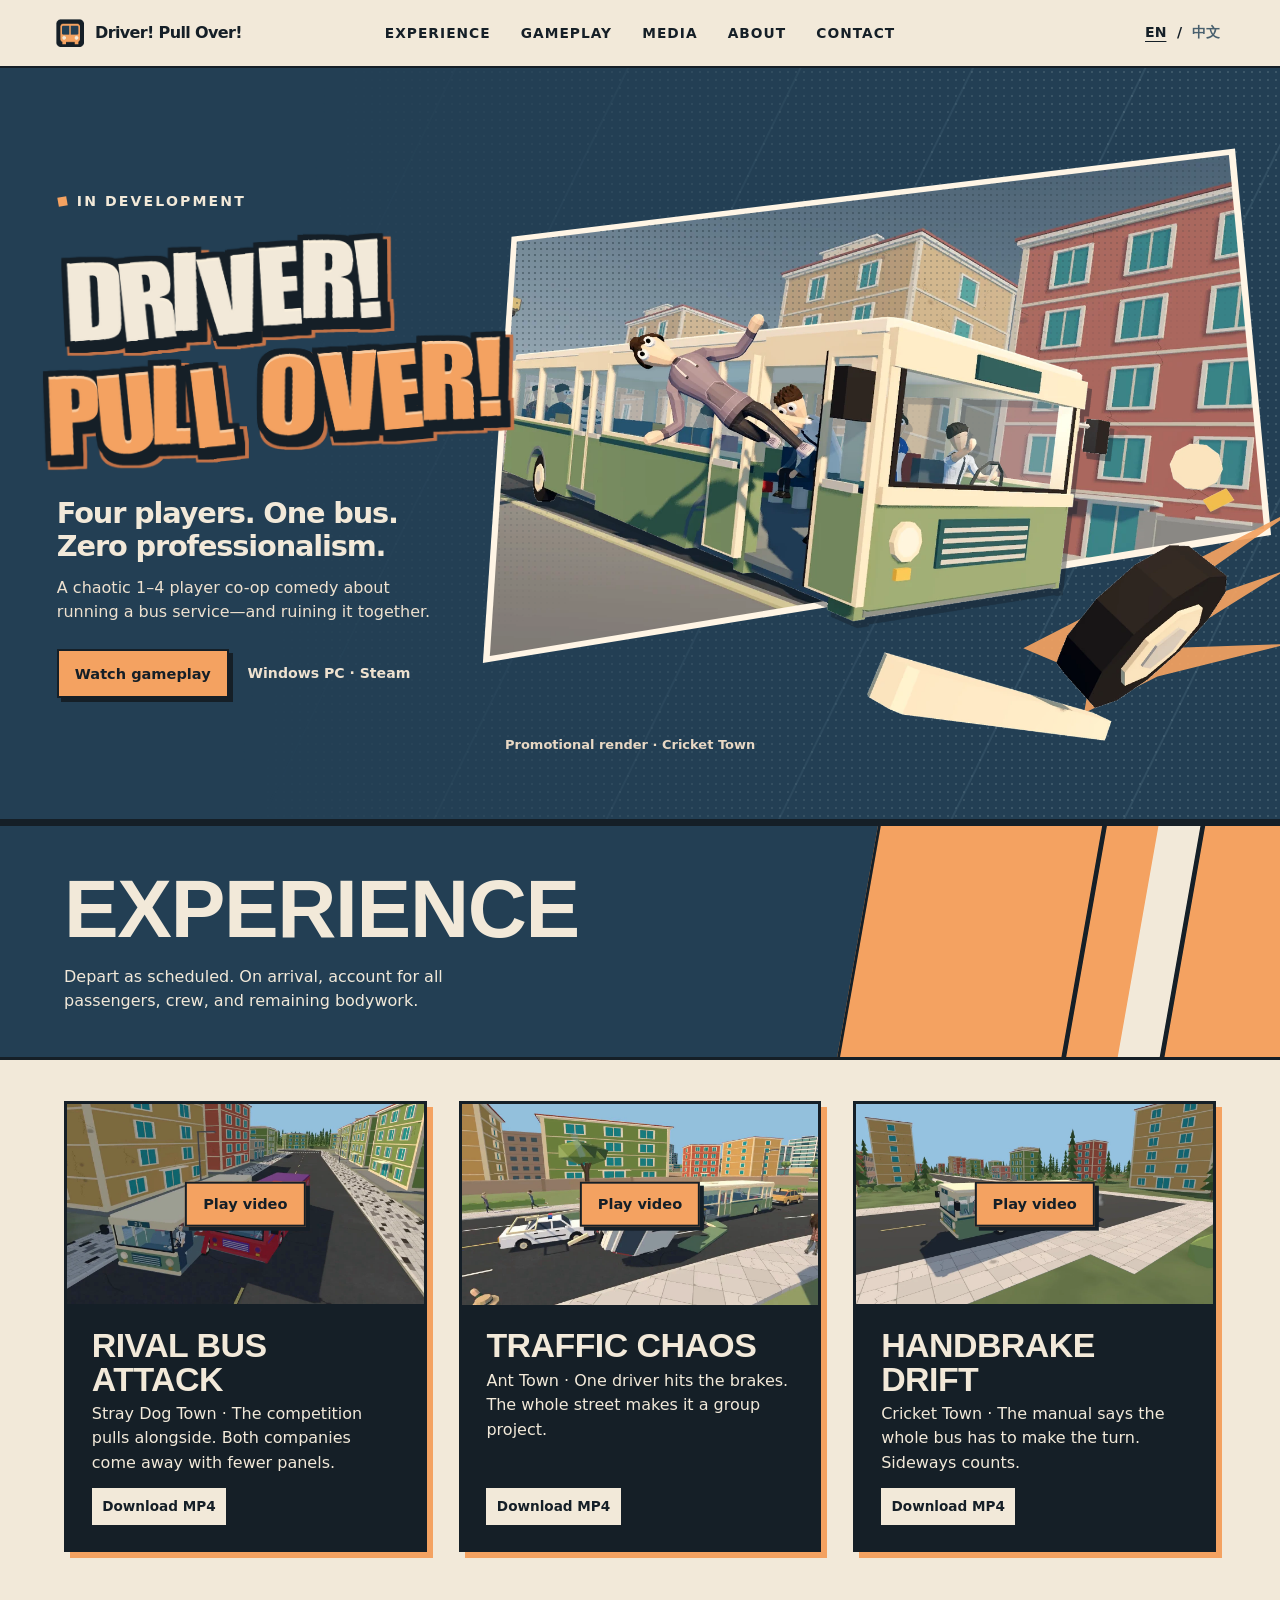
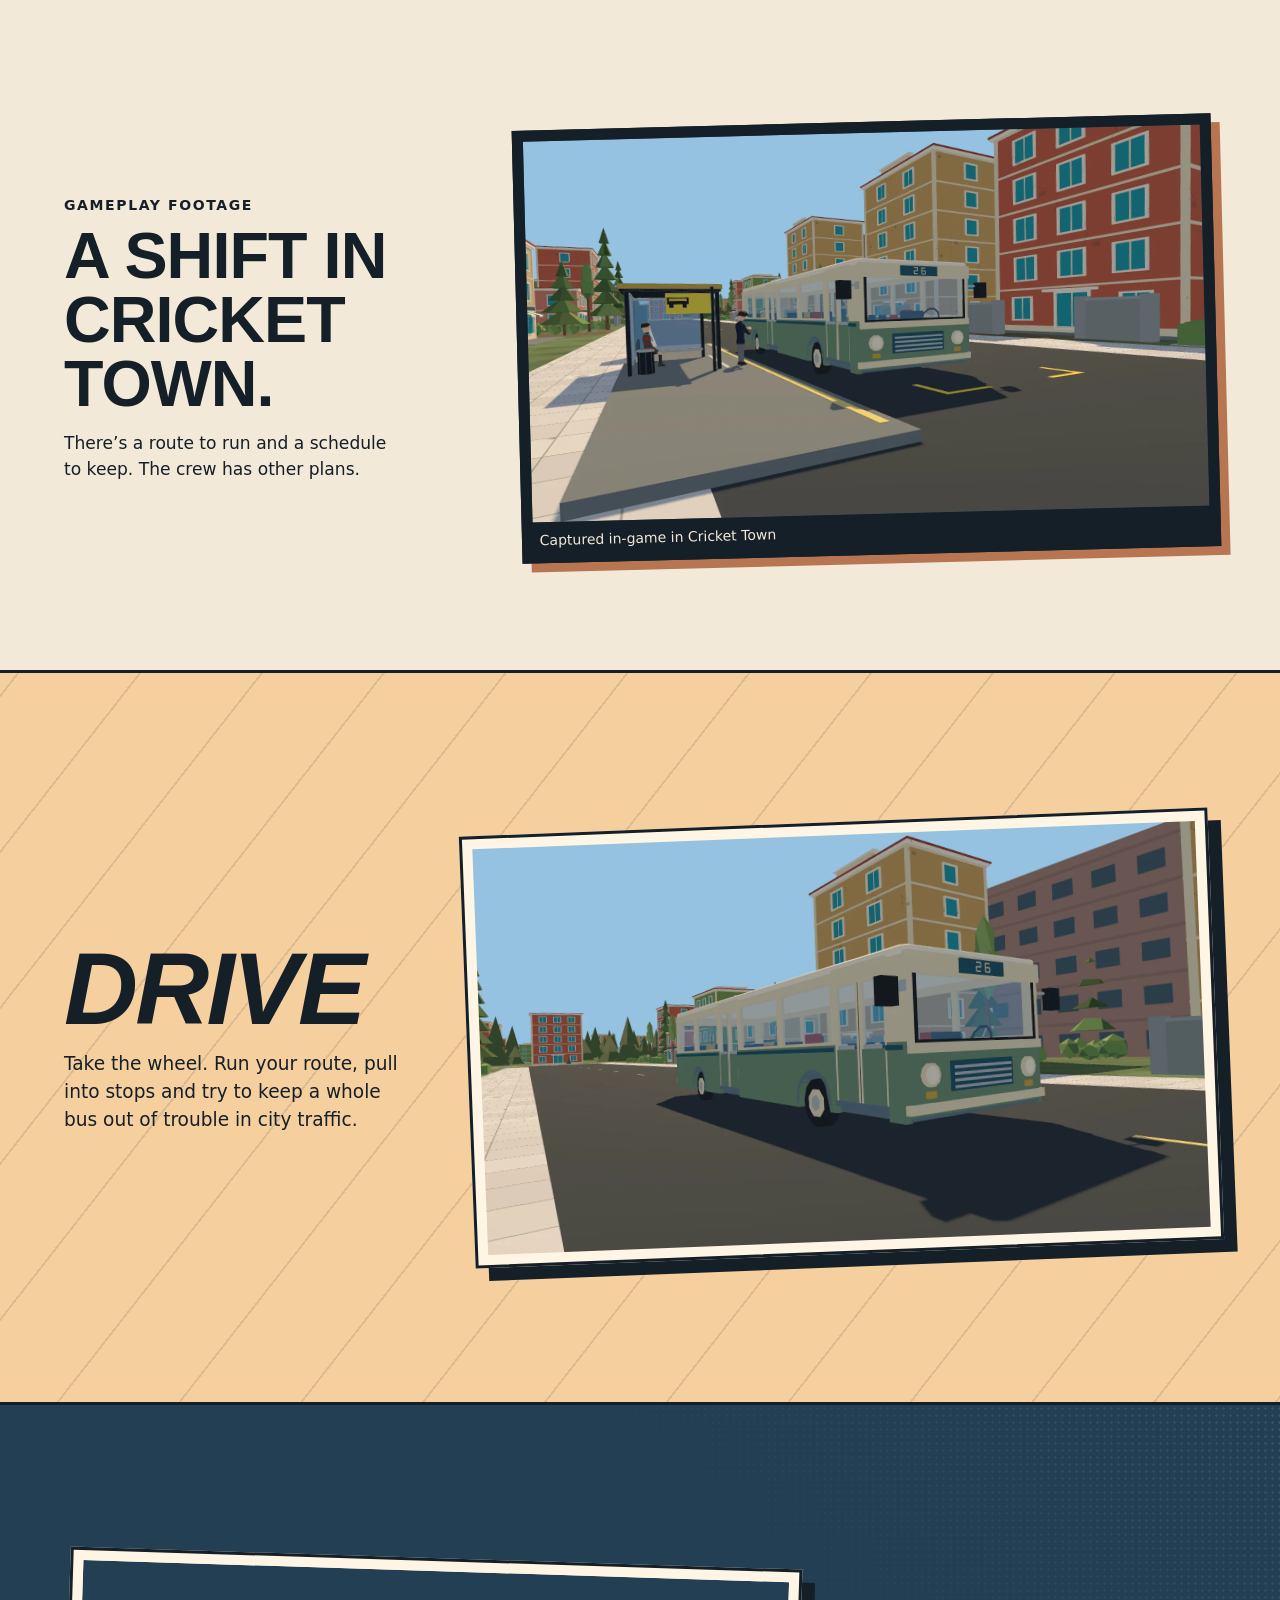
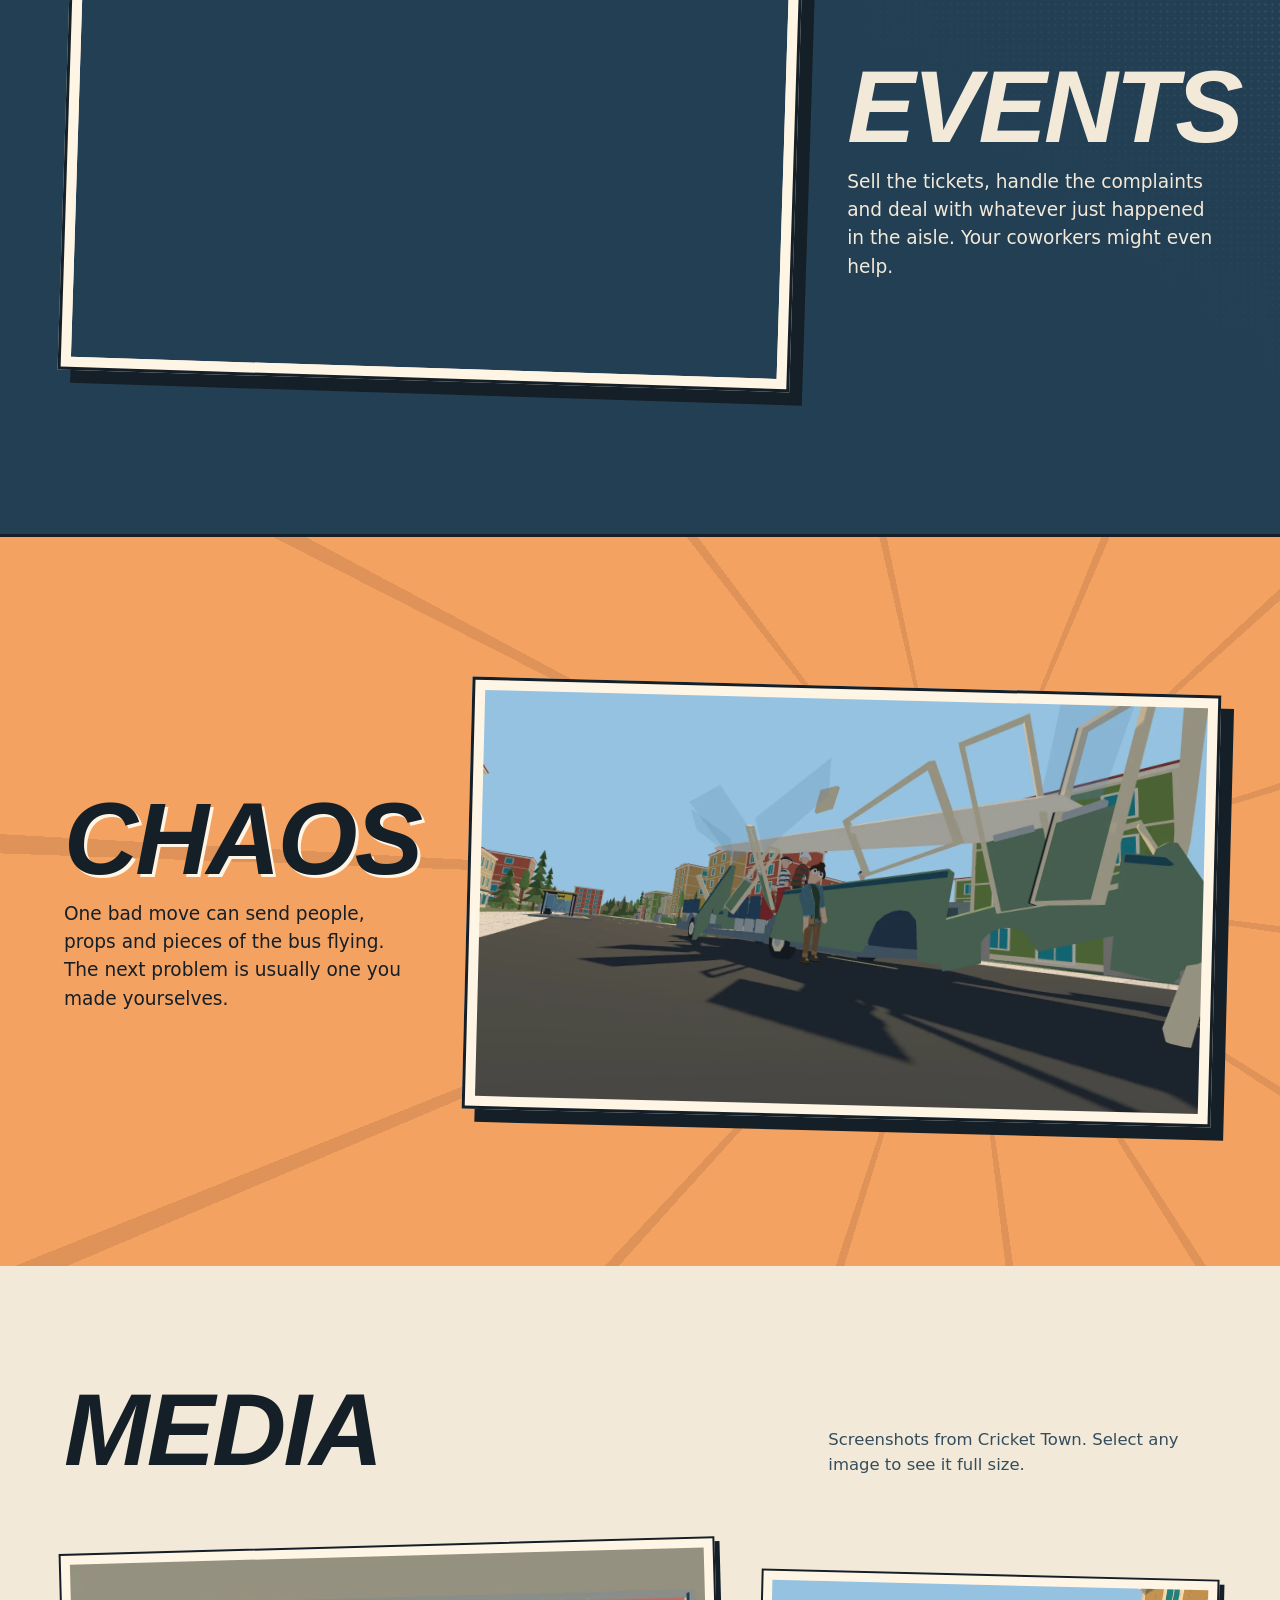
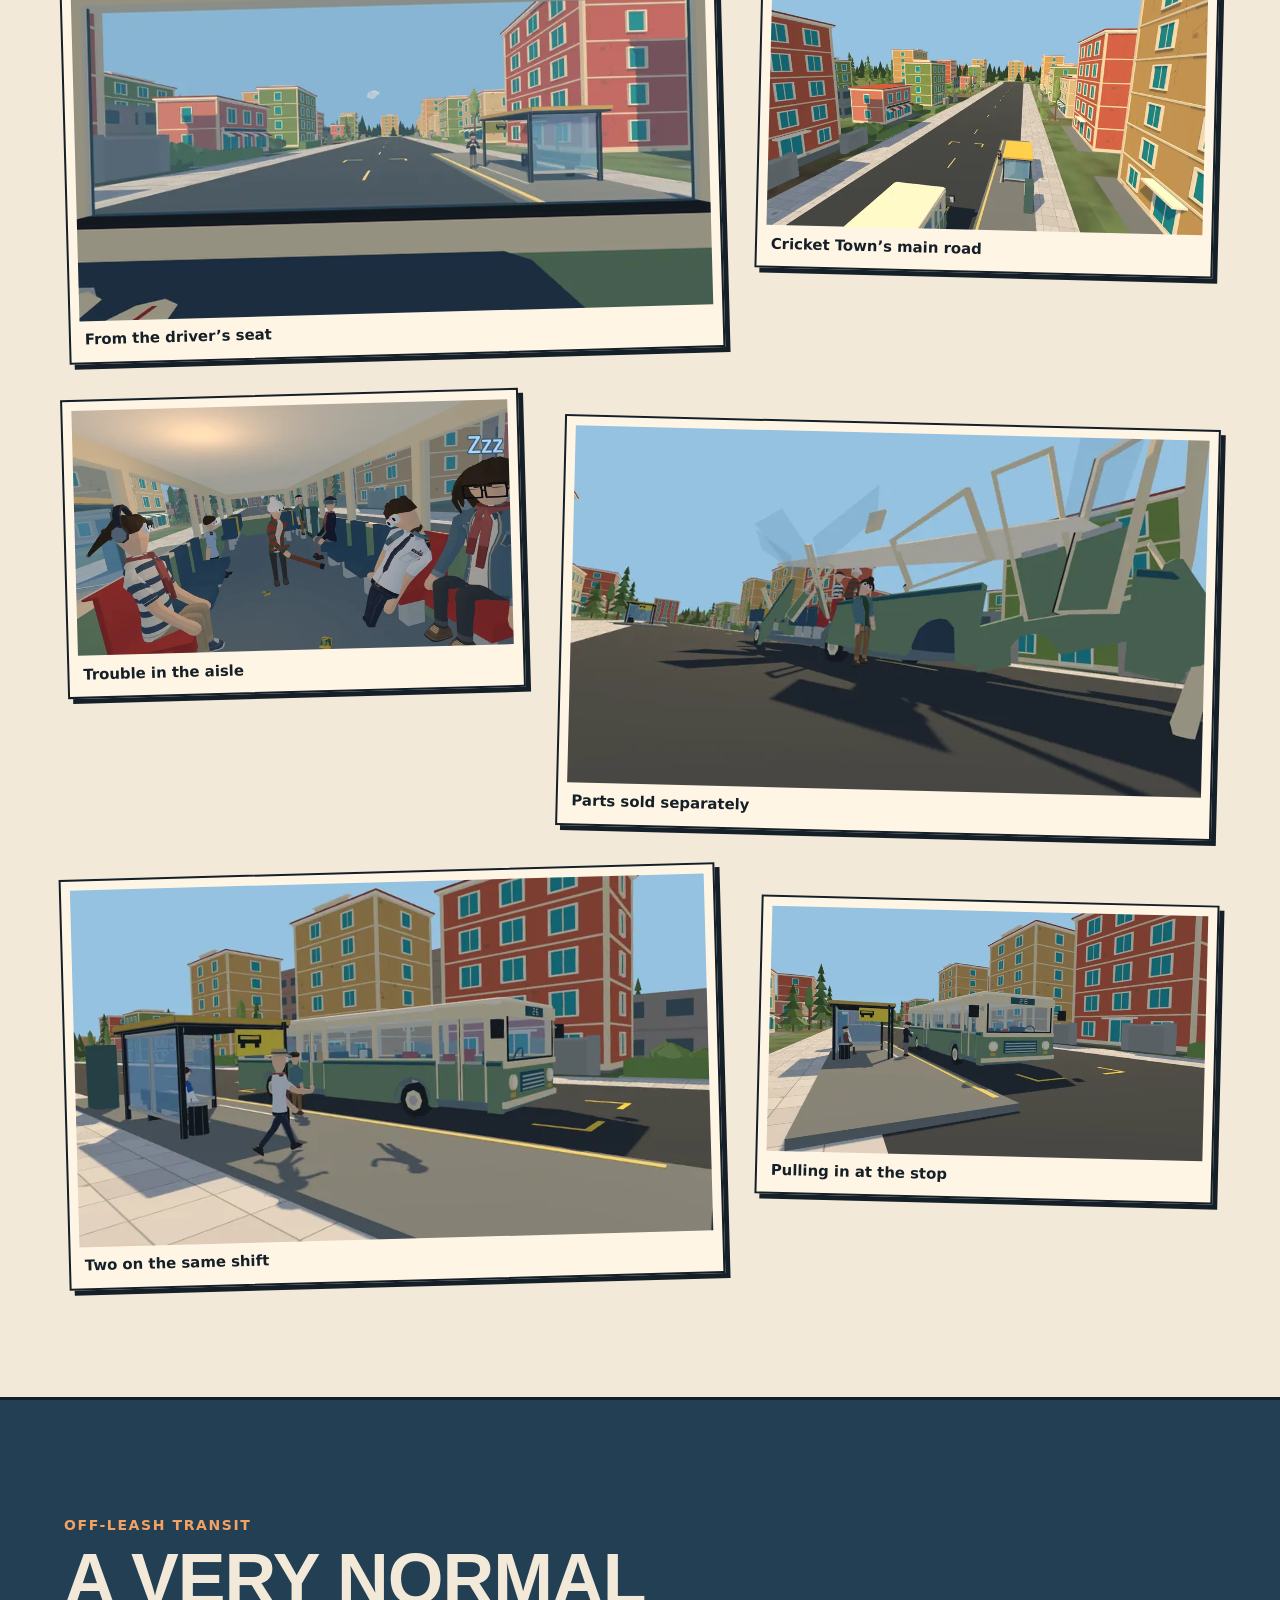
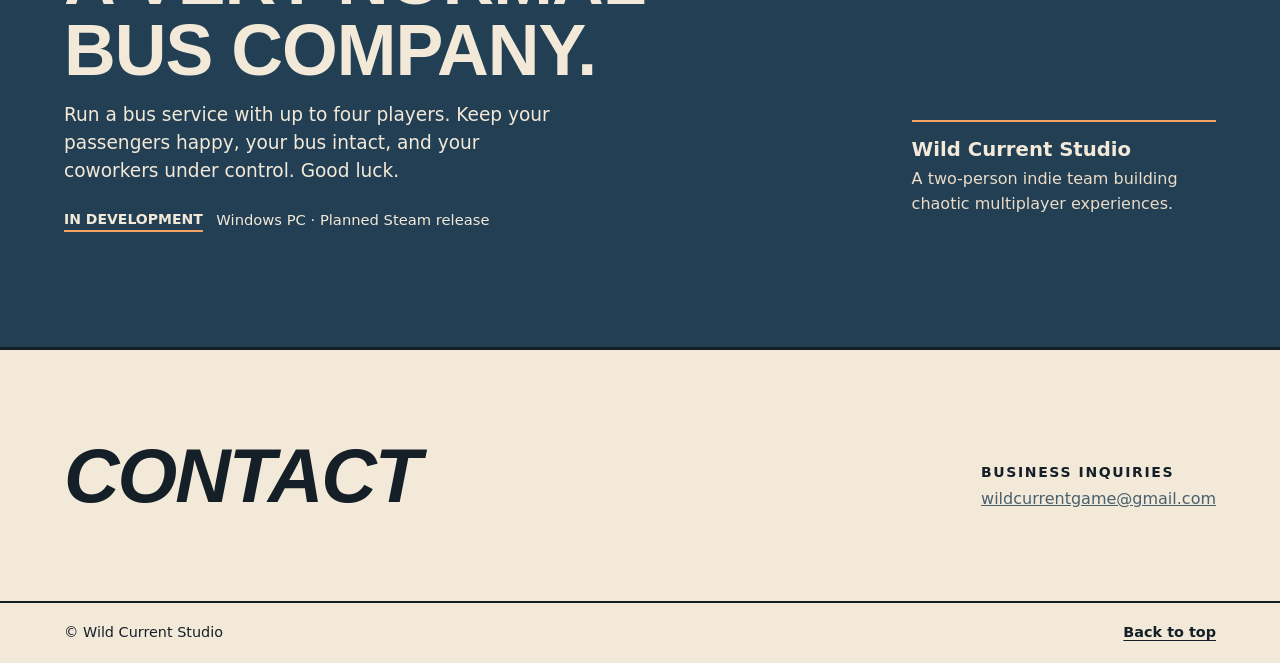
==== commit d1ae895b: "Add privacy-friendly Umami pageview analytics Added Umami analytics script for tracking." ====
--- a/index.html
+++ b/index.html
@@ -9,6 +9,7 @@
   <link rel="icon" href="./assets/favicon.png" type="image/png">
   <link rel="stylesheet" href="./style.css">
   <script src="./site.js" defer></script>
+  <script defer src="https://cloud.umami.is/script.js" data-website-id="82fc38ea-f7a7-45ea-a3b9-4d94c88698ea" data-domains="ennoya1.github.io" data-exclude-search="true" data-exclude-hash="true" data-do-not-track="true"></script>
 </head>
 <body>
   <a class="skip-link" href="#main" data-t="skip">Skip to content</a>
